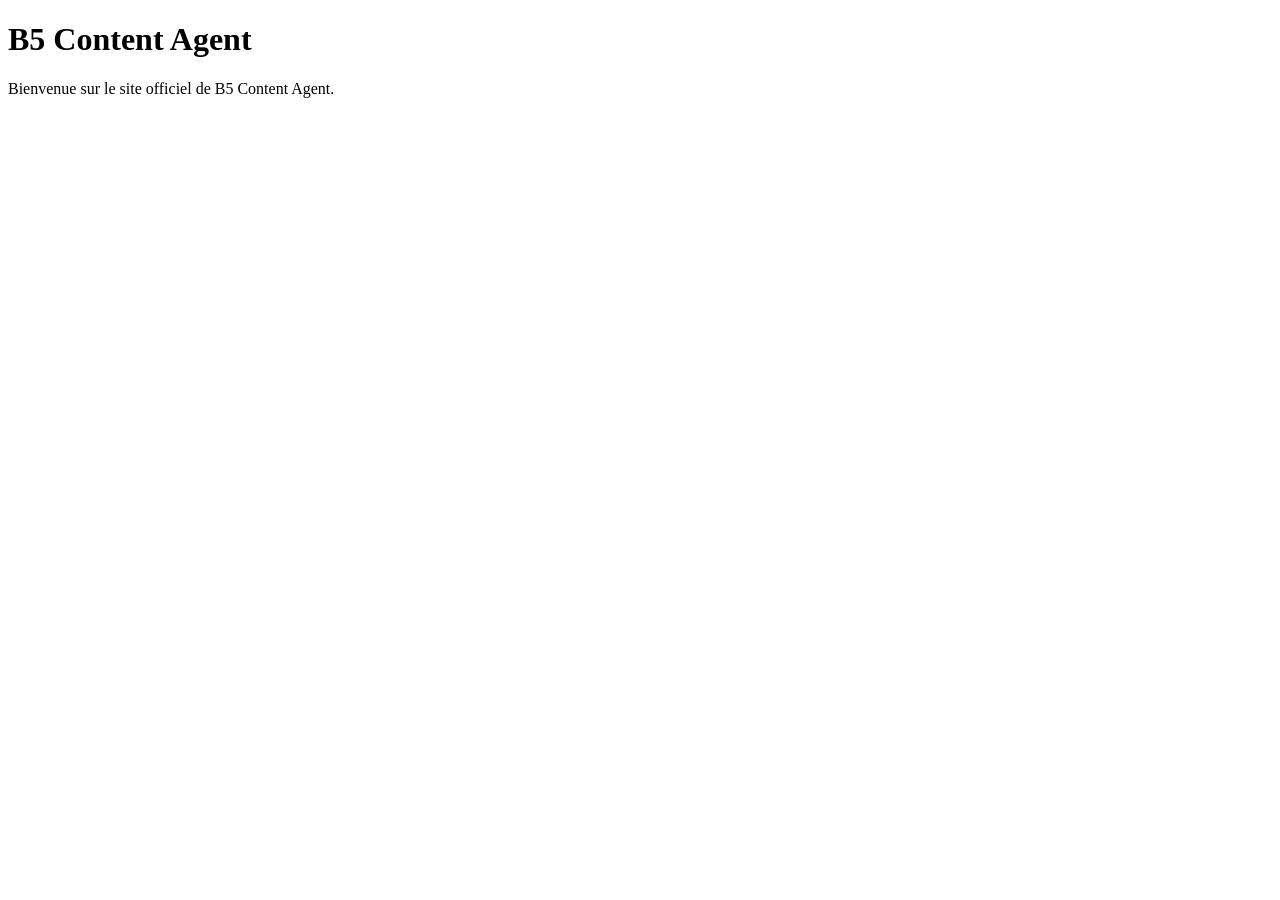
==== index.html @ 158b6337 "Create index.html" ====
<!DOCTYPE html>
<html lang="fr">
<head>
  <meta charset="UTF-8">
  <meta name="viewport" content="width=device-width, initial-scale=1.0">
  <title>B5 Content Agent</title>
</head>
<body>
  <h1>B5 Content Agent</h1>
  <p>Bienvenue sur le site officiel de B5 Content Agent.</p>
</body>
</html>
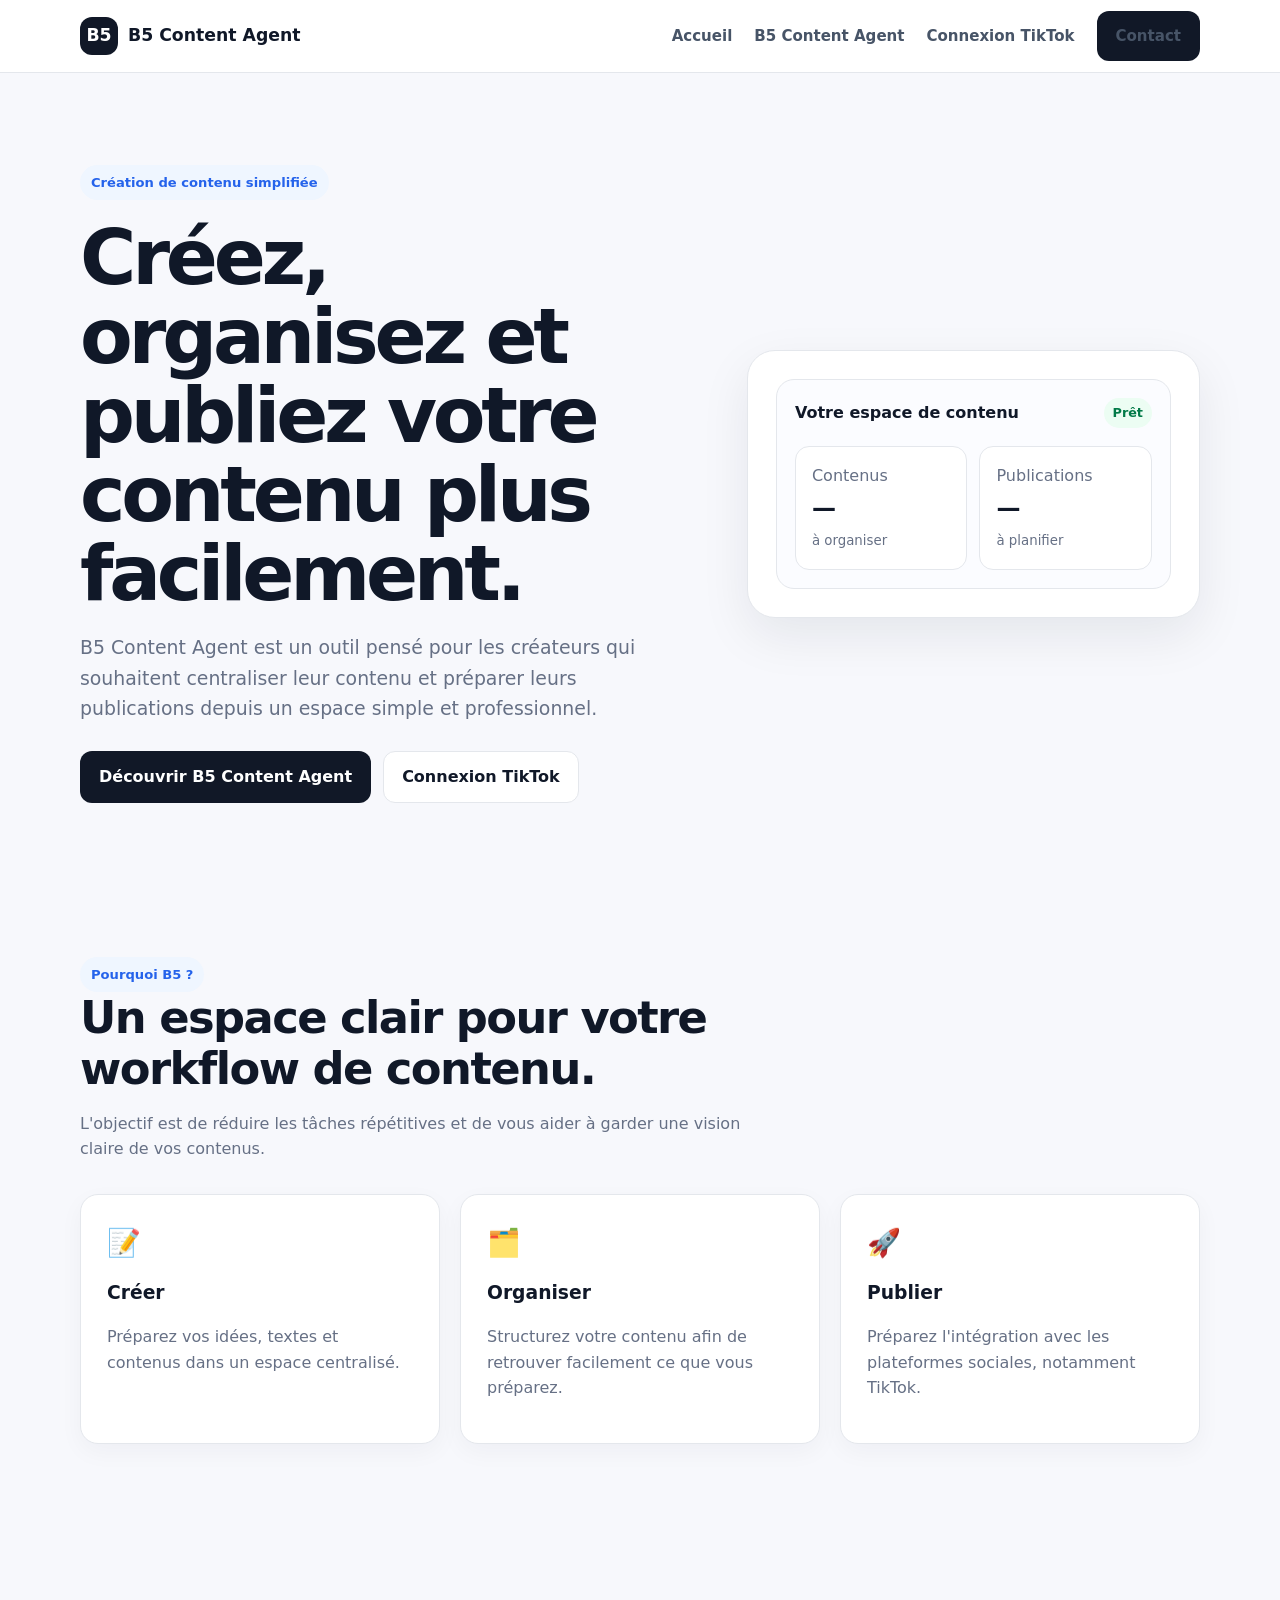
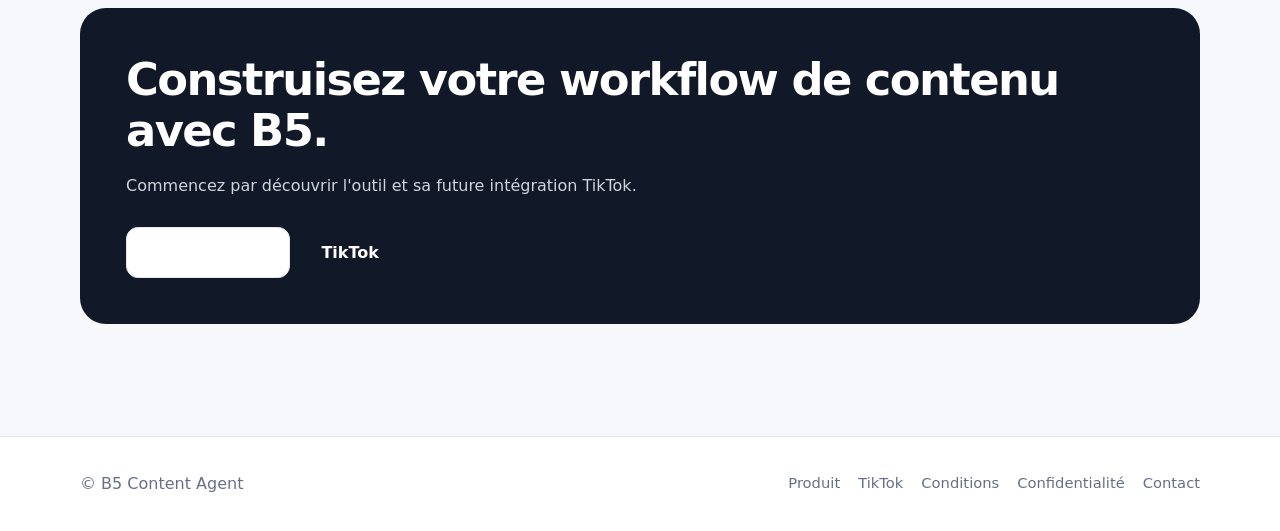
==== commit 52605cb4: "Add files via upload" ====
--- a/index.html
+++ b/index.html
@@ -1,12 +1,52 @@
 <!DOCTYPE html>
 <html lang="fr">
 <head>
-  <meta charset="UTF-8">
-  <meta name="viewport" content="width=device-width, initial-scale=1.0">
-  <title>B5 Content Agent</title>
+<meta charset="UTF-8">
+<meta name="viewport" content="width=device-width, initial-scale=1.0">
+<meta name="description" content="B5 Content Agent — outil de création et de gestion de contenu pour les créateurs.">
+<title>B5 Content Agent — Création et gestion de contenu</title>
+<link rel="stylesheet" href="style.css">
 </head>
 <body>
-  <h1>B5 Content Agent</h1>
-  <p>Bienvenue sur le site officiel de B5 Content Agent.</p>
-</body>
-</html>
+<header class="site-header"><div class="container nav">
+<a class="logo" href="index.html"><span class="logo-mark">B5</span>B5 Content Agent</a>
+<nav class="nav-links">
+<a href="index.html">Accueil</a><a href="produit.html">B5 Content Agent</a>
+<a href="tiktok.html">Connexion TikTok</a><a class="btn btn-primary" href="contact.html">Contact</a>
+</nav></div></header>
+<main>
+<section class="hero"><div class="container hero-grid">
+<div>
+<span class="eyebrow">Création de contenu simplifiée</span>
+<h1>Créez, organisez et publiez votre contenu plus facilement.</h1>
+<p class="lead">B5 Content Agent est un outil pensé pour les créateurs qui souhaitent centraliser leur contenu et préparer leurs publications depuis un espace simple et professionnel.</p>
+<div class="actions">
+<a class="btn btn-primary" href="produit.html">Découvrir B5 Content Agent</a>
+<a class="btn btn-secondary" href="tiktok.html">Connexion TikTok</a>
+</div>
+</div>
+<div class="hero-card"><div class="dashboard">
+<div class="dashboard-top"><strong>Votre espace de contenu</strong><span class="status">Prêt</span></div>
+<div class="metric">
+<div class="metric-box"><span class="muted">Contenus</span><strong>—</strong><small class="muted">à organiser</small></div>
+<div class="metric-box"><span class="muted">Publications</span><strong>—</strong><small class="muted">à planifier</small></div>
+</div>
+</div></div>
+</div></section>
+<section><div class="container">
+<div class="section-head"><span class="eyebrow">Pourquoi B5 ?</span><h2>Un espace clair pour votre workflow de contenu.</h2><p class="muted">L'objectif est de réduire les tâches répétitives et de vous aider à garder une vision claire de vos contenus.</p></div>
+<div class="grid-3">
+<div class="card"><div class="icon">📝</div><h3>Créer</h3><p class="muted">Préparez vos idées, textes et contenus dans un espace centralisé.</p></div>
+<div class="card"><div class="icon">🗂️</div><h3>Organiser</h3><p class="muted">Structurez votre contenu afin de retrouver facilement ce que vous préparez.</p></div>
+<div class="card"><div class="icon">🚀</div><h3>Publier</h3><p class="muted">Préparez l'intégration avec les plateformes sociales, notamment TikTok.</p></div>
+</div></div></section>
+<section><div class="container"><div class="cta">
+<h2>Construisez votre workflow de contenu avec B5.</h2>
+<p>Commencez par découvrir l'outil et sa future intégration TikTok.</p>
+<div class="actions"><a class="btn btn-secondary" href="produit.html">En savoir plus</a><a class="btn btn-primary" href="tiktok.html">TikTok</a></div>
+</div></div></section>
+</main>
+<footer class="site-footer"><div class="container footer-inner"><span class="muted">© <span id="year"></span> B5 Content Agent</span>
+<div class="footer-links"><a href="produit.html">Produit</a><a href="tiktok.html">TikTok</a><a href="terms.html">Conditions</a><a href="privacy.html">Confidentialité</a><a href="contact.html">Contact</a></div></div></footer>
+<script src="script.js"></script>
+</body></html>
--- a/style.css
+++ b/style.css
@@ -0,0 +1,113 @@
+:root{
+  --bg:#f7f8fc;
+  --surface:#ffffff;
+  --text:#101828;
+  --muted:#667085;
+  --primary:#111827;
+  --accent:#2563eb;
+  --accent-soft:#eff6ff;
+  --border:#e4e7ec;
+  --shadow:0 18px 50px rgba(16,24,40,.08);
+  --radius:18px;
+}
+*{box-sizing:border-box}
+html{scroll-behavior:smooth}
+body{
+  margin:0;
+  font-family:Inter,ui-sans-serif,system-ui,-apple-system,BlinkMacSystemFont,"Segoe UI",sans-serif;
+  color:var(--text);
+  background:var(--bg);
+  line-height:1.6;
+}
+a{color:inherit}
+.container{width:min(1120px,92%);margin:auto}
+.site-header{
+  position:sticky;top:0;z-index:20;
+  background:rgba(255,255,255,.92);
+  backdrop-filter:blur(12px);
+  border-bottom:1px solid var(--border);
+}
+.nav{
+  min-height:72px;display:flex;align-items:center;justify-content:space-between;gap:24px;
+}
+.logo{display:flex;align-items:center;gap:10px;text-decoration:none;font-weight:800;font-size:1.08rem}
+.logo-mark{
+  width:38px;height:38px;border-radius:12px;display:grid;place-items:center;
+  background:var(--primary);color:#fff;font-weight:800;
+}
+.nav-links{display:flex;align-items:center;gap:22px}
+.nav-links a{text-decoration:none;color:#475467;font-weight:600;font-size:.94rem}
+.nav-links a:hover{color:var(--text)}
+.btn{
+  display:inline-flex;align-items:center;justify-content:center;gap:8px;
+  padding:12px 18px;border-radius:12px;text-decoration:none;font-weight:700;
+  border:1px solid transparent;cursor:pointer;
+}
+.btn-primary{background:var(--primary);color:#fff}
+.btn-primary:hover{opacity:.92}
+.btn-secondary{background:#fff;border-color:var(--border)}
+.hero{padding:92px 0 72px}
+.hero-grid{display:grid;grid-template-columns:1.15fr .85fr;gap:54px;align-items:center}
+.eyebrow{
+  display:inline-flex;padding:7px 11px;border-radius:999px;
+  background:var(--accent-soft);color:var(--accent);font-weight:800;font-size:.82rem;
+}
+h1{font-size:clamp(2.6rem,6vw,4.8rem);line-height:1.03;letter-spacing:-.055em;margin:18px 0}
+h2{font-size:clamp(1.9rem,4vw,2.8rem);line-height:1.15;letter-spacing:-.035em;margin:0 0 14px}
+h3{margin:0 0 8px}
+.lead{font-size:1.18rem;color:var(--muted);max-width:650px}
+.actions{display:flex;gap:12px;flex-wrap:wrap;margin-top:28px}
+.hero-card{
+  background:var(--surface);border:1px solid var(--border);border-radius:28px;
+  padding:28px;box-shadow:var(--shadow)
+}
+.dashboard{
+  border:1px solid var(--border);border-radius:18px;padding:18px;background:#fbfcff
+}
+.dashboard-top{display:flex;justify-content:space-between;align-items:center;margin-bottom:18px}
+.status{font-size:.8rem;color:#027a48;background:#ecfdf3;padding:5px 9px;border-radius:999px;font-weight:700}
+.metric{display:grid;grid-template-columns:repeat(2,1fr);gap:12px}
+.metric-box{background:#fff;border:1px solid var(--border);border-radius:14px;padding:16px}
+.metric-box strong{display:block;font-size:1.5rem}
+section{padding:82px 0}
+.section-head{max-width:700px;margin-bottom:32px}
+.grid-3{display:grid;grid-template-columns:repeat(3,1fr);gap:20px}
+.grid-2{display:grid;grid-template-columns:repeat(2,1fr);gap:20px}
+.card{
+  background:var(--surface);border:1px solid var(--border);border-radius:var(--radius);
+  padding:26px;box-shadow:0 8px 25px rgba(16,24,40,.04)
+}
+.icon{font-size:1.7rem;margin-bottom:14px}
+.muted{color:var(--muted)}
+.cta{
+  background:var(--primary);color:#fff;border-radius:26px;padding:46px;
+}
+.cta p{color:#d0d5dd;max-width:650px}
+.page-hero{padding:72px 0 35px}
+.prose{max-width:800px}
+.prose h2{font-size:1.55rem;margin-top:36px}
+.prose p,.prose li{color:#475467}
+.notice{
+  padding:16px 18px;background:#fff;border:1px solid var(--border);
+  border-left:4px solid var(--accent);border-radius:12px;margin:22px 0
+}
+.form{display:grid;gap:16px;max-width:680px}
+label{font-weight:700}
+input,textarea{
+  width:100%;padding:13px 14px;border:1px solid #d0d5dd;border-radius:12px;
+  font:inherit;background:#fff
+}
+textarea{min-height:150px;resize:vertical}
+.site-footer{border-top:1px solid var(--border);padding:34px 0;margin-top:30px;background:#fff}
+.footer-inner{display:flex;justify-content:space-between;gap:20px;flex-wrap:wrap}
+.footer-links{display:flex;gap:18px;flex-wrap:wrap}
+.footer-links a{text-decoration:none;color:var(--muted);font-size:.92rem}
+@media(max-width:800px){
+  .nav{align-items:flex-start;padding:14px 0}
+  .nav-links{gap:12px;flex-wrap:wrap;justify-content:flex-end}
+  .nav-links a:nth-child(-n+2){display:none}
+  .hero{padding:58px 0 45px}
+  .hero-grid,.grid-3,.grid-2{grid-template-columns:1fr}
+  section{padding:58px 0}
+  .cta{padding:30px 24px}
+}
